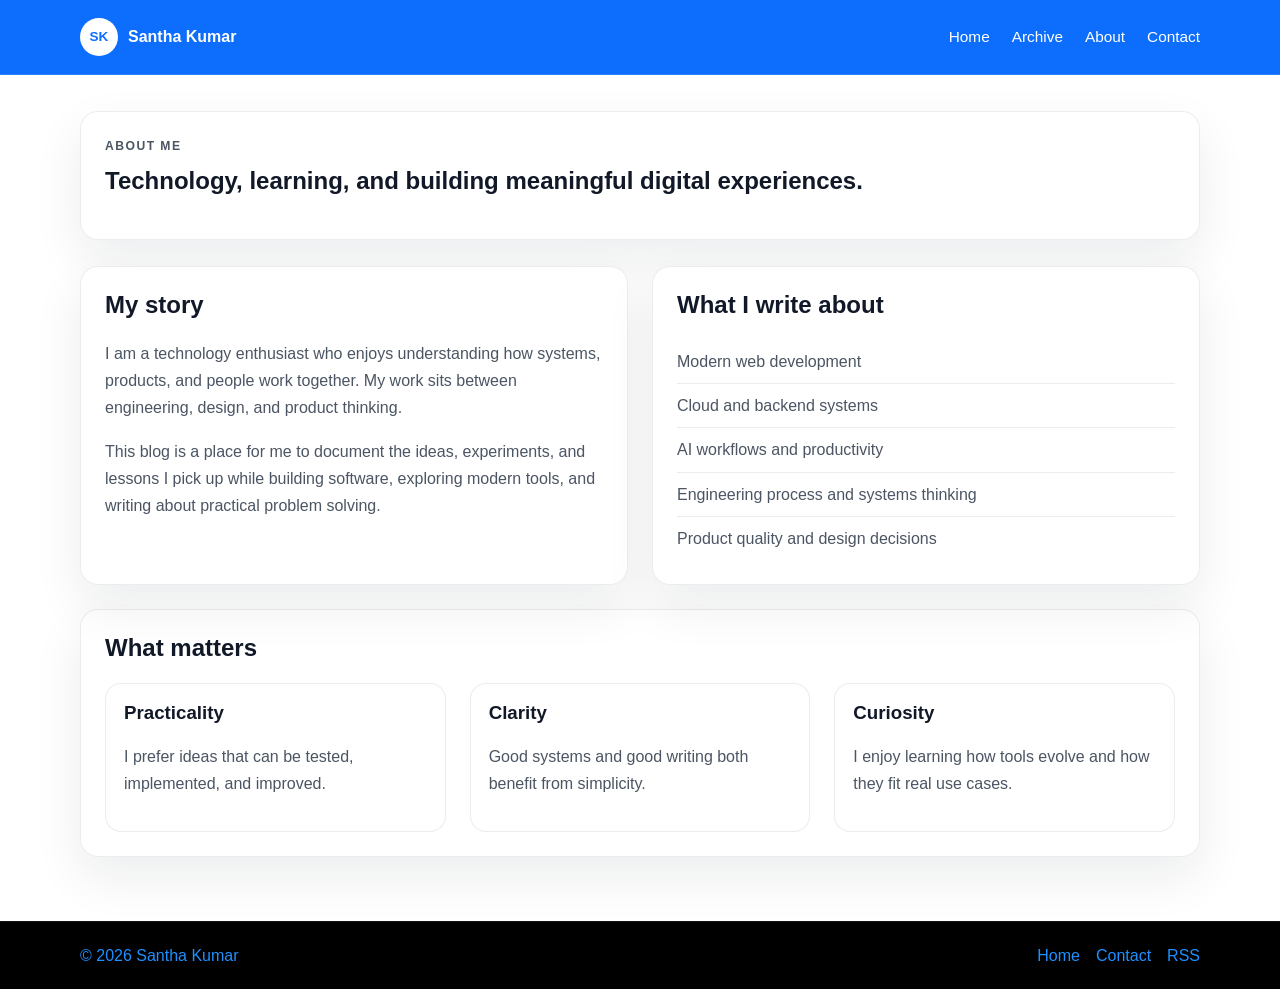
==== about.html @ e0493ade "Initial commit added files" ====
<!DOCTYPE html>
<html lang="en">
  <head>
    <meta charset="UTF-8" />
    <meta name="viewport" content="width=device-width, initial-scale=1.0" />
    <meta name="description" content="About Santha Kumar and the purpose of this technology blog." />
    <link rel="alternate" type="application/rss+xml" title="Santha Kumar Blog" href="rss.xml" />
    <link rel="stylesheet" href="styles.css" />
    <script defer src="script.js"></script>
    <title>About | Santha Kumar</title>
  </head>
  <body>
    <header class="site-header">
      <div class="container nav-wrap">
        <a href="index.html" class="brand" aria-label="Santha Kumar home">
          <span class="brand-mark">SK</span>
          <span>Santha Kumar</span>
        </a>

        <button class="nav-toggle" aria-label="Toggle navigation" aria-expanded="false">
          <span></span>
          <span></span>
          <span></span>
        </button>

        <nav class="main-nav" aria-label="Main navigation">
          <a href="index.html">Home</a>
          <a href="archive.html">Archive</a>
          <a class="active" href="about.html">About</a>
          <a href="contact.html">Contact</a>
        </nav>
      </div>
    </header>

    <main class="page-main container">
      <section class="page-hero card">
        <p class="eyebrow">About me</p>
        <h1>Technology, learning, and building meaningful digital experiences.</h1>
      </section>

      <section class="story-grid">
        <div class="card">
          <h2>My story</h2>
          <p>
            I am a technology enthusiast who enjoys understanding how systems,
            products, and people work together. My work sits between engineering,
            design, and product thinking.
          </p>
          <p>
            This blog is a place for me to document the ideas, experiments, and
            lessons I pick up while building software, exploring modern tools,
            and writing about practical problem solving.
          </p>
        </div>

        <div class="card">
          <h2>What I write about</h2>
          <ul class="check-list">
            <li>Modern web development</li>
            <li>Cloud and backend systems</li>
            <li>AI workflows and productivity</li>
            <li>Engineering process and systems thinking</li>
            <li>Product quality and design decisions</li>
          </ul>
        </div>
      </section>

      <section class="card values-panel">
        <h2>What matters</h2>
        <div class="values-grid">
          <article>
            <h3>Practicality</h3>
            <p>I prefer ideas that can be tested, implemented, and improved.</p>
          </article>
          <article>
            <h3>Clarity</h3>
            <p>Good systems and good writing both benefit from simplicity.</p>
          </article>
          <article>
            <h3>Curiosity</h3>
            <p>I enjoy learning how tools evolve and how they fit real use cases.</p>
          </article>
        </div>
      </section>
    </main>

    <footer class="site-footer">
      <div class="container footer-wrap">
        <p>© <span id="year"></span> Santha Kumar</p>
        <div class="footer-links">
          <a href="index.html">Home</a>
          <a href="contact.html">Contact</a>
          <a href="rss.xml">RSS</a>
        </div>
      </div>
    </footer>
  </body>
</html>
---- styles.css ----
:root {
  --bg: #ffffff;
  --bg-soft: #f7f9fc;
  --panel: #ffffff;
  --panel-alt: #f3f6fb;
  --text: #111827;
  --muted: #4b5563;
  --accent: #0f172a;
  --accent-strong: #1f2937;
  --border: rgba(15, 23, 42, 0.08);
  --shadow: rgba(15, 23, 42, 0.08);
  --radius: 18px;
}

* {
  box-sizing: border-box;
}

html {
  scroll-behavior: smooth;
}

body {
  margin: 0;
  font-family: Arial, Helvetica, sans-serif;
  background: #ffffff;
  color: var(--text);
  line-height: 1.7;
}

a {
  color: var(--accent);
  text-decoration: none;
}

a:hover {
  text-decoration: underline;
}

img {
  max-width: 100%;
  display: block;
}

.container {
  width: min(1120px, calc(100% - 32px));
  margin: 0 auto;
}

.site-header {
  position: sticky;
  top: 0;
  z-index: 50;
  backdrop-filter: blur(18px);
  background: #0d6efd;
  border-bottom: 1px solid rgba(255, 255, 255, 0.12);
}

.nav-wrap {
  display: flex;
  align-items: center;
  justify-content: space-between;
  min-height: 74px;
}

.brand {
  display: inline-flex;
  align-items: center;
  gap: 10px;
  font-weight: 700;
  color: #ffffff;
  text-decoration: none;
}

.brand-mark {
  display: inline-grid;
  place-items: center;
  width: 38px;
  height: 38px;
  border-radius: 50%;
  background: #ffffff;
  color: #0d6efd;
  font-size: 0.85rem;
  font-weight: 800;
}

.main-nav {
  display: flex;
  align-items: center;
  gap: 22px;
}

.main-nav a {
  color: #ffffff;
  font-size: 0.96rem;
  text-decoration: none;
  transition: color 0.2s ease;
}

.main-nav a.active,
.main-nav a:hover {
  color: #ffffff;
}

.nav-toggle {
  display: none;
  background: transparent;
  border: 0;
  width: 44px;
  height: 44px;
  cursor: pointer;
}

.nav-toggle span {
  display: block;
  width: 22px;
  height: 2px;
  margin: 5px auto;
  background: #ffffff;
  border-radius: 2px;
}

.hero {
  padding: 72px 0 40px;
}

.hero-grid {
  display: grid;
  grid-template-columns: 1.6fr 0.95fr;
  gap: 30px;
  align-items: center;
}

.eyebrow {
  margin: 0 0 10px;
  text-transform: uppercase;
  letter-spacing: 0.12em;
  font-size: 0.76rem;
  color: var(--accent);
  font-weight: 700;
}

h1,
h2,
h3 {
  margin-top: 0;
  line-height: 1.2;
}

.hero-copy h1 {
  font-size: clamp(2.5rem, 5vw, 4.4rem);
  margin-bottom: 18px;
}

.hero-copy p {
  color: var(--muted);
  font-size: 1.05rem;
  max-width: 62ch;
}

.hero-actions {
  display: flex;
  flex-wrap: wrap;
  gap: 14px;
  margin-top: 28px;
}

.button {
  display: inline-flex;
  align-items: center;
  justify-content: center;
  border-radius: 999px;
  padding: 0.9rem 1.3rem;
  font-weight: 700;
  text-decoration: none;
  transition: transform 0.2s ease, opacity 0.2s ease;
}

.button:hover {
  text-decoration: none;
  transform: translateY(-1px);
}

.button.primary {
  background: linear-gradient(135deg, var(--accent), #60a5fa);
  color: #09111d;
}

.button.ghost {
  border: 1px solid var(--border);
  color: var(--text);
  background: rgba(255, 255, 255, 0.02);
}

.button.small {
  padding: 0.7rem 1rem;
  font-size: 0.88rem;
}

.panel-card,
.card {
  background: rgba(255, 255, 255, 0.98);
  border: 1px solid var(--border);
  border-radius: var(--radius);
  box-shadow: 0 20px 50px var(--shadow);
}

.hero-panel {
  display: flex;
  justify-content: center;
}

.panel-card {
  padding: 28px 24px;
  width: 100%;
}

.card-label {
  margin: 0 0 10px;
  color: var(--accent);
  font-size: 0.8rem;
  text-transform: uppercase;
  letter-spacing: 0.12em;
  font-weight: 700;
}

.panel-card h2 {
  margin-bottom: 16px;
  font-size: clamp(1.5rem, 2vw, 2rem);
}

.panel-card ul,
.topic-list,
.contact-list,
.check-list,
.archive-list {
  margin: 0;
  padding-left: 18px;
  color: var(--muted);
}

.content {
  padding: 30px 0 60px;
}

.posts-layout {
  display: grid;
  grid-template-columns: minmax(0, 2fr) minmax(260px, 0.8fr);
  gap: 28px;
  align-items: start;
}

.featured-post,
.post-card,
.sidebar-card,
.page-hero,
.archive-list,
.contact-grid .card,
.story-grid .card,
.values-panel {
  padding: 24px;
}

.featured-post {
  margin-bottom: 24px;
}

.meta {
  color: var(--muted);
  font-size: 0.8rem;
  letter-spacing: 0.04em;
  text-transform: uppercase;
  margin-bottom: 12px;
}

.featured-post h2,
.post-card h3 {
  margin-bottom: 10px;
}

.post-card {
  margin-bottom: 18px;
}

.post-card p,
.featured-post p,
.card p,
.archive-year li,
.page-hero p {
  color: var(--muted);
}

.tags {
  display: flex;
  flex-wrap: wrap;
  gap: 10px;
  margin-top: 18px;
}

.tags span {
  display: inline-flex;
  align-items: center;
  padding: 0.45rem 0.8rem;
  border-radius: 999px;
  background: rgba(110, 231, 183, 0.12);
  border: 1px solid rgba(110, 231, 183, 0.22);
  color: var(--accent);
  font-size: 0.75rem;
  font-weight: 700;
}

.sidebar {
  display: grid;
  gap: 20px;
}

.sidebar-card h3 {
  margin-bottom: 10px;
}

.topic-list,
.archive-list,
.contact-list,
.check-list {
  list-style: none;
  padding-left: 0;
}

.topic-list li,
.archive-list li,
.contact-list li,
.check-list li {
  padding: 8px 0;
  border-bottom: 1px solid var(--border);
}

.topic-list li:last-child,
.archive-list li:last-child,
.contact-list li:last-child,
.check-list li:last-child {
  border-bottom: none;
}

.archive-list li {
  display: flex;
  justify-content: space-between;
  gap: 12px;
}

.archive-year h2 {
  margin-bottom: 8px;
}

.page-main {
  padding: 36px 0 64px;
}

.page-hero {
  margin-bottom: 26px;
}

.story-grid,
.contact-grid,
.values-grid {
  display: grid;
  gap: 24px;
}

.story-grid {
  grid-template-columns: repeat(2, minmax(0, 1fr));
  margin-bottom: 24px;
}

.contact-grid {
  grid-template-columns: 1.5fr 0.9fr;
}

.contact-form {
  display: grid;
  gap: 16px;
}

.contact-form label {
  display: grid;
  gap: 8px;
  color: var(--text);
  font-weight: 600;
}

.contact-form input,
.contact-form textarea {
  width: 100%;
  background: rgba(255, 255, 255, 0.02);
  border: 1px solid var(--border);
  border-radius: 12px;
  color: var(--text);
  padding: 0.95rem 1rem;
  font: inherit;
  resize: vertical;
}

.info-card p {
  color: var(--muted);
}

.values-panel {
  margin-top: 20px;
}

.values-grid {
  grid-template-columns: repeat(3, minmax(0, 1fr));
  margin-top: 18px;
}

.values-grid article {
  padding: 18px;
  border: 1px solid var(--border);
  border-radius: 16px;
  background: rgba(255, 255, 255, 0.02);
}

.post-layout {
  display: grid;
  grid-template-columns: minmax(0, 2fr) minmax(260px, 0.8fr);
  gap: 24px;
  align-items: start;
}

.post-content {
  padding: 28px;
}

.post-content h1 {
  font-size: clamp(2rem, 4vw, 3rem);
  margin-bottom: 16px;
}

.post-content h2 {
  margin-top: 32px;
  margin-bottom: 12px;
}

.post-content blockquote {
  margin: 24px 0;
  padding: 16px 20px;
  border-left: 4px solid var(--accent);
  background: rgba(110, 231, 183, 0.08);
  color: var(--text);
  border-radius: 10px;
  font-style: italic;
}

.post-sidebar {
  position: sticky;
  top: 90px;
}

.site-footer {
  border-top: 1px solid rgba(255, 255, 255, 0.08);
  background: #000000;
}

.footer-wrap {
  display: flex;
  justify-content: space-between;
  align-items: center;
  padding: 20px 0;
  gap: 20px;
}

.footer-wrap p {
  margin: 0;
  color: #1e90ff;
}

.footer-links {
  display: flex;
  flex-wrap: wrap;
  gap: 16px;
}

.footer-links a {
  color: #1e90ff;
}

.article-meta {
  display: flex;
  flex-wrap: wrap;
  gap: 12px 18px;
  margin: 18px 0 20px;
  padding: 16px 18px;
  background: rgba(15, 23, 42, 0.03);
  border: 1px solid var(--border);
  border-radius: 12px;
}

.article-meta span {
  font-size: 0.9rem;
  color: var(--muted);
  line-height: 1.6;
}

@media (max-width: 820px) {
  .hero-grid,
  .posts-layout,
  .contact-grid,
  .story-grid,
  .post-layout,
  .values-grid {
    grid-template-columns: 1fr;
  }

  .main-nav {
    position: absolute;
    top: 74px;
    left: 16px;
    right: 16px;
    display: none;
    flex-direction: column;
    align-items: flex-start;
    background: #0d6efd;
    padding: 18px;
    border: 1px solid rgba(255, 255, 255, 0.14);
    border-radius: 14px;
  }

  .main-nav a {
    color: #ffffff;
  }

  .main-nav.is-open {
    display: flex;
  }

  .nav-toggle {
    display: block;
  }

  .archive-list li {
    flex-direction: column;
    align-items: flex-start;
  }
}

@media (max-width: 560px) {
  .hero {
    padding-top: 48px;
  }

  .button {
    width: 100%;
  }

  .hero-actions {
    flex-direction: column;
  }

  .footer-wrap {
    flex-direction: column;
    align-items: flex-start;
  }

  .article-meta {
    flex-direction: column;
    gap: 10px;
  }
}
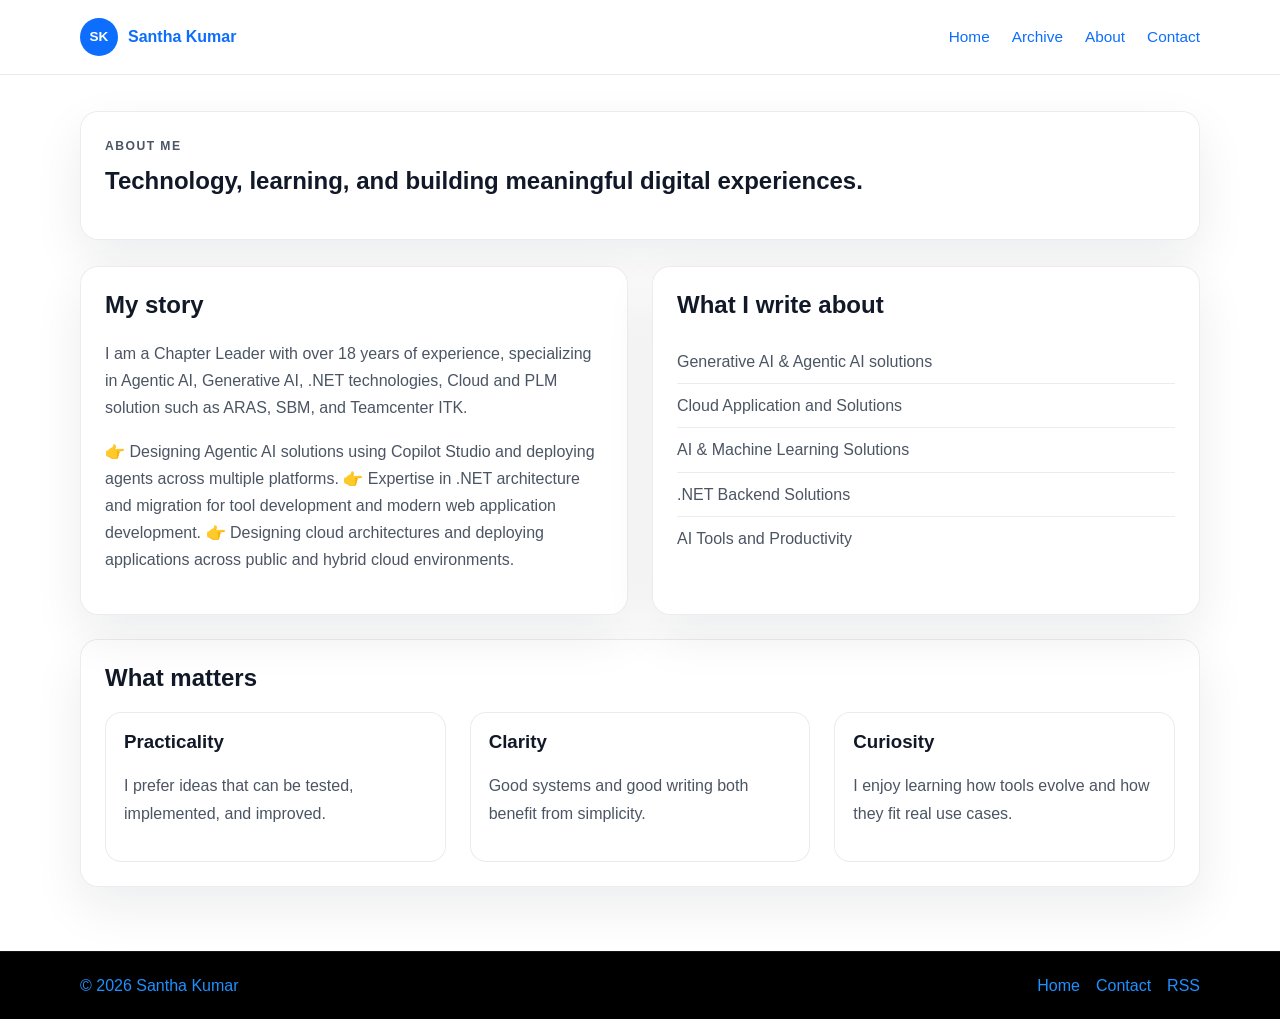
==== commit 530e92b9: "Revise about.html with new personal details Updated personal information and areas of expertise in t" ====
--- a/about.html
+++ b/about.html
@@ -42,25 +42,23 @@
         <div class="card">
           <h2>My story</h2>
           <p>
-            I am a technology enthusiast who enjoys understanding how systems,
-            products, and people work together. My work sits between engineering,
-            design, and product thinking.
+           I am a Chapter Leader with over 18 years of experience, specializing in Agentic AI, Generative AI, .NET technologies, Cloud and PLM solution such as ARAS, SBM, and Teamcenter ITK.
           </p>
           <p>
-            This blog is a place for me to document the ideas, experiments, and
-            lessons I pick up while building software, exploring modern tools,
-            and writing about practical problem solving.
+            👉 Designing Agentic AI solutions using Copilot Studio and deploying agents across multiple platforms.
+            👉 Expertise in .NET architecture and migration for tool development and modern web application development.
+            👉 Designing cloud architectures and deploying applications across public and hybrid cloud environments.
           </p>
         </div>
 
         <div class="card">
           <h2>What I write about</h2>
           <ul class="check-list">
-            <li>Modern web development</li>
-            <li>Cloud and backend systems</li>
-            <li>AI workflows and productivity</li>
-            <li>Engineering process and systems thinking</li>
-            <li>Product quality and design decisions</li>
+            <li>Generative AI & Agentic AI solutions</li>
+            <li>Cloud Application and Solutions</li>
+            <li>AI & Machine Learning Solutions</li>
+            <li>.NET Backend Solutions</li>
+            <li>AI Tools and Productivity</li>
           </ul>
         </div>
       </section>
--- a/styles.css
+++ b/styles.css
@@ -1,567 +1,572 @@
-:root {
-  --bg: #ffffff;
-  --bg-soft: #f7f9fc;
-  --panel: #ffffff;
-  --panel-alt: #f3f6fb;
-  --text: #111827;
-  --muted: #4b5563;
-  --accent: #0f172a;
-  --accent-strong: #1f2937;
-  --border: rgba(15, 23, 42, 0.08);
-  --shadow: rgba(15, 23, 42, 0.08);
-  --radius: 18px;
-}
-
-* {
-  box-sizing: border-box;
-}
-
-html {
-  scroll-behavior: smooth;
-}
-
-body {
-  margin: 0;
-  font-family: Arial, Helvetica, sans-serif;
-  background: #ffffff;
-  color: var(--text);
-  line-height: 1.7;
-}
-
-a {
-  color: var(--accent);
-  text-decoration: none;
-}
-
-a:hover {
-  text-decoration: underline;
-}
-
-img {
-  max-width: 100%;
-  display: block;
-}
-
-.container {
-  width: min(1120px, calc(100% - 32px));
-  margin: 0 auto;
-}
-
-.site-header {
-  position: sticky;
-  top: 0;
-  z-index: 50;
-  backdrop-filter: blur(18px);
-  background: #0d6efd;
-  border-bottom: 1px solid rgba(255, 255, 255, 0.12);
-}
-
-.nav-wrap {
-  display: flex;
-  align-items: center;
-  justify-content: space-between;
-  min-height: 74px;
-}
-
-.brand {
-  display: inline-flex;
-  align-items: center;
-  gap: 10px;
-  font-weight: 700;
-  color: #ffffff;
-  text-decoration: none;
-}
-
-.brand-mark {
-  display: inline-grid;
-  place-items: center;
-  width: 38px;
-  height: 38px;
-  border-radius: 50%;
-  background: #ffffff;
-  color: #0d6efd;
-  font-size: 0.85rem;
-  font-weight: 800;
-}
-
-.main-nav {
-  display: flex;
-  align-items: center;
-  gap: 22px;
-}
-
-.main-nav a {
-  color: #ffffff;
-  font-size: 0.96rem;
-  text-decoration: none;
-  transition: color 0.2s ease;
-}
-
-.main-nav a.active,
-.main-nav a:hover {
-  color: #ffffff;
-}
-
-.nav-toggle {
-  display: none;
-  background: transparent;
-  border: 0;
-  width: 44px;
-  height: 44px;
-  cursor: pointer;
-}
-
-.nav-toggle span {
-  display: block;
-  width: 22px;
-  height: 2px;
-  margin: 5px auto;
-  background: #ffffff;
-  border-radius: 2px;
-}
-
-.hero {
-  padding: 72px 0 40px;
-}
-
-.hero-grid {
-  display: grid;
-  grid-template-columns: 1.6fr 0.95fr;
-  gap: 30px;
-  align-items: center;
-}
-
-.eyebrow {
-  margin: 0 0 10px;
-  text-transform: uppercase;
-  letter-spacing: 0.12em;
-  font-size: 0.76rem;
-  color: var(--accent);
-  font-weight: 700;
-}
-
-h1,
-h2,
-h3 {
-  margin-top: 0;
-  line-height: 1.2;
-}
-
-.hero-copy h1 {
-  font-size: clamp(2.5rem, 5vw, 4.4rem);
-  margin-bottom: 18px;
-}
-
-.hero-copy p {
-  color: var(--muted);
-  font-size: 1.05rem;
-  max-width: 62ch;
-}
-
-.hero-actions {
-  display: flex;
-  flex-wrap: wrap;
-  gap: 14px;
-  margin-top: 28px;
-}
-
-.button {
-  display: inline-flex;
-  align-items: center;
-  justify-content: center;
-  border-radius: 999px;
-  padding: 0.9rem 1.3rem;
-  font-weight: 700;
-  text-decoration: none;
-  transition: transform 0.2s ease, opacity 0.2s ease;
-}
-
-.button:hover {
-  text-decoration: none;
-  transform: translateY(-1px);
-}
-
-.button.primary {
-  background: linear-gradient(135deg, var(--accent), #60a5fa);
-  color: #09111d;
-}
-
-.button.ghost {
-  border: 1px solid var(--border);
-  color: var(--text);
-  background: rgba(255, 255, 255, 0.02);
-}
-
-.button.small {
-  padding: 0.7rem 1rem;
-  font-size: 0.88rem;
-}
-
-.panel-card,
-.card {
-  background: rgba(255, 255, 255, 0.98);
-  border: 1px solid var(--border);
-  border-radius: var(--radius);
-  box-shadow: 0 20px 50px var(--shadow);
-}
-
-.hero-panel {
-  display: flex;
-  justify-content: center;
-}
-
-.panel-card {
-  padding: 28px 24px;
-  width: 100%;
-}
-
-.card-label {
-  margin: 0 0 10px;
-  color: var(--accent);
-  font-size: 0.8rem;
-  text-transform: uppercase;
-  letter-spacing: 0.12em;
-  font-weight: 700;
-}
-
-.panel-card h2 {
-  margin-bottom: 16px;
-  font-size: clamp(1.5rem, 2vw, 2rem);
-}
-
-.panel-card ul,
-.topic-list,
-.contact-list,
-.check-list,
-.archive-list {
-  margin: 0;
-  padding-left: 18px;
-  color: var(--muted);
-}
-
-.content {
-  padding: 30px 0 60px;
-}
-
-.posts-layout {
-  display: grid;
-  grid-template-columns: minmax(0, 2fr) minmax(260px, 0.8fr);
-  gap: 28px;
-  align-items: start;
-}
-
-.featured-post,
-.post-card,
-.sidebar-card,
-.page-hero,
-.archive-list,
-.contact-grid .card,
-.story-grid .card,
-.values-panel {
-  padding: 24px;
-}
-
-.featured-post {
-  margin-bottom: 24px;
-}
-
-.meta {
-  color: var(--muted);
-  font-size: 0.8rem;
-  letter-spacing: 0.04em;
-  text-transform: uppercase;
-  margin-bottom: 12px;
-}
-
-.featured-post h2,
-.post-card h3 {
-  margin-bottom: 10px;
-}
-
-.post-card {
-  margin-bottom: 18px;
-}
-
-.post-card p,
-.featured-post p,
-.card p,
-.archive-year li,
-.page-hero p {
-  color: var(--muted);
-}
-
-.tags {
-  display: flex;
-  flex-wrap: wrap;
-  gap: 10px;
-  margin-top: 18px;
-}
-
-.tags span {
-  display: inline-flex;
-  align-items: center;
-  padding: 0.45rem 0.8rem;
-  border-radius: 999px;
-  background: rgba(110, 231, 183, 0.12);
-  border: 1px solid rgba(110, 231, 183, 0.22);
-  color: var(--accent);
-  font-size: 0.75rem;
-  font-weight: 700;
-}
-
-.sidebar {
-  display: grid;
-  gap: 20px;
-}
-
-.sidebar-card h3 {
-  margin-bottom: 10px;
-}
-
-.topic-list,
-.archive-list,
-.contact-list,
-.check-list {
-  list-style: none;
-  padding-left: 0;
-}
-
-.topic-list li,
-.archive-list li,
-.contact-list li,
-.check-list li {
-  padding: 8px 0;
-  border-bottom: 1px solid var(--border);
-}
-
-.topic-list li:last-child,
-.archive-list li:last-child,
-.contact-list li:last-child,
-.check-list li:last-child {
-  border-bottom: none;
-}
-
-.archive-list li {
-  display: flex;
-  justify-content: space-between;
-  gap: 12px;
-}
-
-.archive-year h2 {
-  margin-bottom: 8px;
-}
-
-.page-main {
-  padding: 36px 0 64px;
-}
-
-.page-hero {
-  margin-bottom: 26px;
-}
-
-.story-grid,
-.contact-grid,
-.values-grid {
-  display: grid;
-  gap: 24px;
-}
-
-.story-grid {
-  grid-template-columns: repeat(2, minmax(0, 1fr));
-  margin-bottom: 24px;
-}
-
-.contact-grid {
-  grid-template-columns: 1.5fr 0.9fr;
-}
-
-.contact-form {
-  display: grid;
-  gap: 16px;
-}
-
-.contact-form label {
-  display: grid;
-  gap: 8px;
-  color: var(--text);
-  font-weight: 600;
-}
-
-.contact-form input,
-.contact-form textarea {
-  width: 100%;
-  background: rgba(255, 255, 255, 0.02);
-  border: 1px solid var(--border);
-  border-radius: 12px;
-  color: var(--text);
-  padding: 0.95rem 1rem;
-  font: inherit;
-  resize: vertical;
-}
-
-.info-card p {
-  color: var(--muted);
-}
-
-.values-panel {
-  margin-top: 20px;
-}
-
-.values-grid {
-  grid-template-columns: repeat(3, minmax(0, 1fr));
-  margin-top: 18px;
-}
-
-.values-grid article {
-  padding: 18px;
-  border: 1px solid var(--border);
-  border-radius: 16px;
-  background: rgba(255, 255, 255, 0.02);
-}
-
-.post-layout {
-  display: grid;
-  grid-template-columns: minmax(0, 2fr) minmax(260px, 0.8fr);
-  gap: 24px;
-  align-items: start;
-}
-
-.post-content {
-  padding: 28px;
-}
-
-.post-content h1 {
-  font-size: clamp(2rem, 4vw, 3rem);
-  margin-bottom: 16px;
-}
-
-.post-content h2 {
-  margin-top: 32px;
-  margin-bottom: 12px;
-}
-
-.post-content blockquote {
-  margin: 24px 0;
-  padding: 16px 20px;
-  border-left: 4px solid var(--accent);
-  background: rgba(110, 231, 183, 0.08);
-  color: var(--text);
-  border-radius: 10px;
-  font-style: italic;
-}
-
-.post-sidebar {
-  position: sticky;
-  top: 90px;
-}
-
-.site-footer {
-  border-top: 1px solid rgba(255, 255, 255, 0.08);
-  background: #000000;
-}
-
-.footer-wrap {
-  display: flex;
-  justify-content: space-between;
-  align-items: center;
-  padding: 20px 0;
-  gap: 20px;
-}
-
-.footer-wrap p {
-  margin: 0;
-  color: #1e90ff;
-}
-
-.footer-links {
-  display: flex;
-  flex-wrap: wrap;
-  gap: 16px;
-}
-
-.footer-links a {
-  color: #1e90ff;
-}
-
-.article-meta {
-  display: flex;
-  flex-wrap: wrap;
-  gap: 12px 18px;
-  margin: 18px 0 20px;
-  padding: 16px 18px;
-  background: rgba(15, 23, 42, 0.03);
-  border: 1px solid var(--border);
-  border-radius: 12px;
-}
-
-.article-meta span {
-  font-size: 0.9rem;
-  color: var(--muted);
-  line-height: 1.6;
-}
-
-@media (max-width: 820px) {
-  .hero-grid,
-  .posts-layout,
-  .contact-grid,
-  .story-grid,
-  .post-layout,
-  .values-grid {
-    grid-template-columns: 1fr;
-  }
-
-  .main-nav {
-    position: absolute;
-    top: 74px;
-    left: 16px;
-    right: 16px;
-    display: none;
-    flex-direction: column;
-    align-items: flex-start;
-    background: #0d6efd;
-    padding: 18px;
-    border: 1px solid rgba(255, 255, 255, 0.14);
-    border-radius: 14px;
-  }
-
-  .main-nav a {
-    color: #ffffff;
-  }
-
-  .main-nav.is-open {
-    display: flex;
-  }
-
-  .nav-toggle {
-    display: block;
-  }
-
-  .archive-list li {
-    flex-direction: column;
-    align-items: flex-start;
-  }
-}
-
-@media (max-width: 560px) {
-  .hero {
-    padding-top: 48px;
-  }
-
-  .button {
-    width: 100%;
-  }
-
-  .hero-actions {
-    flex-direction: column;
-  }
-
-  .footer-wrap {
-    flex-direction: column;
-    align-items: flex-start;
-  }
-
-  .article-meta {
-    flex-direction: column;
-    gap: 10px;
-  }
-}
+:root {
+  --bg: #ffffff;
+  --bg-soft: #f7f9fc;
+  --panel: #ffffff;
+  --panel-alt: #f3f6fb;
+  --text: #111827;
+  --muted: #4b5563;
+  --accent: #0f172a;
+  --accent-strong: #1f2937;
+  --border: rgba(15, 23, 42, 0.08);
+  --shadow: rgba(15, 23, 42, 0.08);
+  --radius: 18px;
+}
+
+* {
+  box-sizing: border-box;
+}
+
+html {
+  scroll-behavior: smooth;
+}
+
+body {
+  margin: 0;
+  font-family: Arial, Helvetica, sans-serif;
+  background: #ffffff;
+  color: var(--text);
+  line-height: 1.7;
+}
+
+a {
+  color: #0d6efd;
+  text-decoration: none;
+}
+
+a:hover {
+  text-decoration: underline;
+}
+
+img {
+  max-width: 100%;
+  display: block;
+}
+
+.container {
+  width: min(1120px, calc(100% - 32px));
+  margin: 0 auto;
+}
+
+.site-header {
+  position: sticky;
+  top: 0;
+  z-index: 50;
+  backdrop-filter: blur(18px);
+  background: #ffffff;
+  border-bottom: 1px solid var(--border);
+}
+
+.nav-wrap {
+  display: flex;
+  align-items: center;
+  justify-content: space-between;
+  min-height: 74px;
+}
+
+.brand {
+  display: inline-flex;
+  align-items: center;
+  gap: 10px;
+  font-weight: 700;
+  color: #0d6efd;
+  text-decoration: none;
+}
+
+.brand-mark {
+  display: inline-grid;
+  place-items: center;
+  width: 38px;
+  height: 38px;
+  border-radius: 50%;
+  background: #0d6efd;
+  color: #ffffff;
+  font-size: 0.85rem;
+  font-weight: 800;
+}
+
+.main-nav {
+  display: flex;
+  align-items: center;
+  gap: 22px;
+}
+
+.main-nav a {
+  color: #0d6efd;
+  font-size: 0.96rem;
+  text-decoration: none;
+  transition: color 0.2s ease;
+}
+
+.main-nav a.active,
+.main-nav a:hover {
+  color: #0d6efd;
+}
+
+.nav-toggle {
+  display: none;
+  background: #198754;
+  color: #ffffff;
+  border: 0;
+  border-radius: 8px;
+  width: 44px;
+  height: 44px;
+  cursor: pointer;
+}
+
+.nav-toggle span {
+  display: block;
+  width: 22px;
+  height: 2px;
+  margin: 5px auto;
+  background: #ffffff;
+  border-radius: 2px;
+}
+
+.hero {
+  padding: 72px 0 40px;
+}
+
+.hero-grid {
+  display: grid;
+  grid-template-columns: 1.6fr 0.95fr;
+  gap: 30px;
+  align-items: center;
+}
+
+.eyebrow {
+  margin: 0 0 10px;
+  text-transform: uppercase;
+  letter-spacing: 0.12em;
+  font-size: 0.76rem;
+  color: var(--accent);
+  font-weight: 700;
+}
+
+h1,
+h2,
+h3 {
+  margin-top: 0;
+  line-height: 1.2;
+}
+
+.hero-copy h1 {
+  font-size: clamp(2.5rem, 5vw, 4.4rem);
+  margin-bottom: 18px;
+}
+
+.hero-copy p {
+  color: var(--muted);
+  font-size: 1.05rem;
+  max-width: 62ch;
+}
+
+.hero-actions {
+  display: flex;
+  flex-wrap: wrap;
+  gap: 14px;
+  margin-top: 28px;
+}
+
+.button {
+  display: inline-flex;
+  align-items: center;
+  justify-content: center;
+  border-radius: 999px;
+  padding: 0.9rem 1.3rem;
+  font-weight: 700;
+  text-decoration: none;
+  transition: transform 0.2s ease, opacity 0.2s ease;
+  background: #198754;
+  color: #ffffff;
+}
+
+.button:hover {
+  color: #ffffff;
+  text-decoration: none;
+  transform: translateY(-1px);
+}
+
+.button.primary {
+  background: #198754;
+  color: #ffffff;
+}
+
+.button.ghost {
+  border: 1px solid #198754;
+  color: #ffffff;
+  background: #198754;
+}
+
+.button.small {
+  padding: 0.7rem 1rem;
+  font-size: 0.88rem;
+}
+
+.panel-card,
+.card {
+  background: rgba(255, 255, 255, 0.98);
+  border: 1px solid var(--border);
+  border-radius: var(--radius);
+  box-shadow: 0 20px 50px var(--shadow);
+}
+
+.hero-panel {
+  display: flex;
+  justify-content: center;
+}
+
+.panel-card {
+  padding: 28px 24px;
+  width: 100%;
+}
+
+.card-label {
+  margin: 0 0 10px;
+  color: var(--accent);
+  font-size: 0.8rem;
+  text-transform: uppercase;
+  letter-spacing: 0.12em;
+  font-weight: 700;
+}
+
+.panel-card h2 {
+  margin-bottom: 16px;
+  font-size: clamp(1.5rem, 2vw, 2rem);
+}
+
+.panel-card ul,
+.topic-list,
+.contact-list,
+.check-list,
+.archive-list {
+  margin: 0;
+  padding-left: 18px;
+  color: var(--muted);
+}
+
+.content {
+  padding: 30px 0 60px;
+}
+
+.posts-layout {
+  display: grid;
+  grid-template-columns: minmax(0, 2fr) minmax(260px, 0.8fr);
+  gap: 28px;
+  align-items: start;
+}
+
+.featured-post,
+.post-card,
+.sidebar-card,
+.page-hero,
+.archive-list,
+.contact-grid .card,
+.story-grid .card,
+.values-panel {
+  padding: 24px;
+}
+
+.featured-post {
+  margin-bottom: 24px;
+}
+
+.meta {
+  color: var(--muted);
+  font-size: 0.8rem;
+  letter-spacing: 0.04em;
+  text-transform: uppercase;
+  margin-bottom: 12px;
+}
+
+.featured-post h2,
+.post-card h3 {
+  margin-bottom: 10px;
+}
+
+.post-card {
+  margin-bottom: 18px;
+}
+
+.post-card p,
+.featured-post p,
+.card p,
+.archive-year li,
+.page-hero p {
+  color: var(--muted);
+}
+
+.tags {
+  display: flex;
+  flex-wrap: wrap;
+  gap: 10px;
+  margin-top: 18px;
+}
+
+.tags span {
+  display: inline-flex;
+  align-items: center;
+  padding: 0.45rem 0.8rem;
+  border-radius: 999px;
+  background: rgba(110, 231, 183, 0.12);
+  border: 1px solid rgba(110, 231, 183, 0.22);
+  color: var(--accent);
+  font-size: 0.75rem;
+  font-weight: 700;
+}
+
+.sidebar {
+  display: grid;
+  gap: 20px;
+}
+
+.sidebar-card h3 {
+  margin-bottom: 10px;
+}
+
+.topic-list,
+.archive-list,
+.contact-list,
+.check-list {
+  list-style: none;
+  padding-left: 0;
+}
+
+.topic-list li,
+.archive-list li,
+.contact-list li,
+.check-list li {
+  padding: 8px 0;
+  border-bottom: 1px solid var(--border);
+}
+
+.topic-list li:last-child,
+.archive-list li:last-child,
+.contact-list li:last-child,
+.check-list li:last-child {
+  border-bottom: none;
+}
+
+.archive-list li {
+  display: flex;
+  justify-content: space-between;
+  gap: 12px;
+}
+
+.archive-year h2 {
+  margin-bottom: 8px;
+}
+
+.page-main {
+  padding: 36px 0 64px;
+}
+
+.page-hero {
+  margin-bottom: 26px;
+}
+
+.story-grid,
+.contact-grid,
+.values-grid {
+  display: grid;
+  gap: 24px;
+}
+
+.story-grid {
+  grid-template-columns: repeat(2, minmax(0, 1fr));
+  margin-bottom: 24px;
+}
+
+.contact-grid {
+  grid-template-columns: 1.5fr 0.9fr;
+}
+
+.contact-form {
+  display: grid;
+  gap: 16px;
+}
+
+.contact-form label {
+  display: grid;
+  gap: 8px;
+  color: var(--text);
+  font-weight: 600;
+}
+
+.contact-form input,
+.contact-form textarea {
+  width: 100%;
+  background: rgba(255, 255, 255, 0.02);
+  border: 1px solid var(--border);
+  border-radius: 12px;
+  color: var(--text);
+  padding: 0.95rem 1rem;
+  font: inherit;
+  resize: vertical;
+}
+
+.info-card p {
+  color: var(--muted);
+}
+
+.values-panel {
+  margin-top: 20px;
+}
+
+.values-grid {
+  grid-template-columns: repeat(3, minmax(0, 1fr));
+  margin-top: 18px;
+}
+
+.values-grid article {
+  padding: 18px;
+  border: 1px solid var(--border);
+  border-radius: 16px;
+  background: rgba(255, 255, 255, 0.02);
+}
+
+.post-layout {
+  display: grid;
+  grid-template-columns: minmax(0, 2fr) minmax(260px, 0.8fr);
+  gap: 24px;
+  align-items: start;
+}
+
+.post-content {
+  padding: 28px;
+}
+
+.post-content h1 {
+  font-size: clamp(2rem, 4vw, 3rem);
+  margin-bottom: 16px;
+}
+
+.post-content h2 {
+  margin-top: 32px;
+  margin-bottom: 12px;
+}
+
+.post-content blockquote {
+  margin: 24px 0;
+  padding: 16px 20px;
+  border-left: 4px solid var(--accent);
+  background: rgba(110, 231, 183, 0.08);
+  color: var(--text);
+  border-radius: 10px;
+  font-style: italic;
+}
+
+.post-sidebar {
+  position: sticky;
+  top: 90px;
+}
+
+.site-footer {
+  border-top: 1px solid rgba(255, 255, 255, 0.08);
+  background: #000000;
+}
+
+.footer-wrap {
+  display: flex;
+  justify-content: space-between;
+  align-items: center;
+  padding: 20px 0;
+  gap: 20px;
+}
+
+.footer-wrap p {
+  margin: 0;
+  color: #1e90ff;
+}
+
+.footer-links {
+  display: flex;
+  flex-wrap: wrap;
+  gap: 16px;
+}
+
+.footer-links a {
+  color: #1e90ff;
+}
+
+.article-meta {
+  display: flex;
+  flex-wrap: wrap;
+  gap: 12px 18px;
+  margin: 18px 0 20px;
+  padding: 16px 18px;
+  background: rgba(15, 23, 42, 0.03);
+  border: 1px solid var(--border);
+  border-radius: 12px;
+}
+
+.article-meta span {
+  font-size: 0.9rem;
+  color: var(--muted);
+  line-height: 1.6;
+}
+
+@media (max-width: 820px) {
+  .hero-grid,
+  .posts-layout,
+  .contact-grid,
+  .story-grid,
+  .post-layout,
+  .values-grid {
+    grid-template-columns: 1fr;
+  }
+
+  .main-nav {
+    position: absolute;
+    top: 74px;
+    left: 16px;
+    right: 16px;
+    display: none;
+    flex-direction: column;
+    align-items: flex-start;
+    background: #ffffff;
+    padding: 18px;
+    border: 1px solid var(--border);
+    border-radius: 14px;
+  }
+
+  .main-nav a {
+    color: #0d6efd;
+  }
+
+  .main-nav.is-open {
+    display: flex;
+  }
+
+  .nav-toggle {
+    display: block;
+  }
+
+  .archive-list li {
+    flex-direction: column;
+    align-items: flex-start;
+  }
+}
+
+@media (max-width: 560px) {
+  .hero {
+    padding-top: 48px;
+  }
+
+  .button {
+    width: 100%;
+  }
+
+  .hero-actions {
+    flex-direction: column;
+  }
+
+  .footer-wrap {
+    flex-direction: column;
+    align-items: flex-start;
+  }
+
+  .article-meta {
+    flex-direction: column;
+    gap: 10px;
+  }
+}
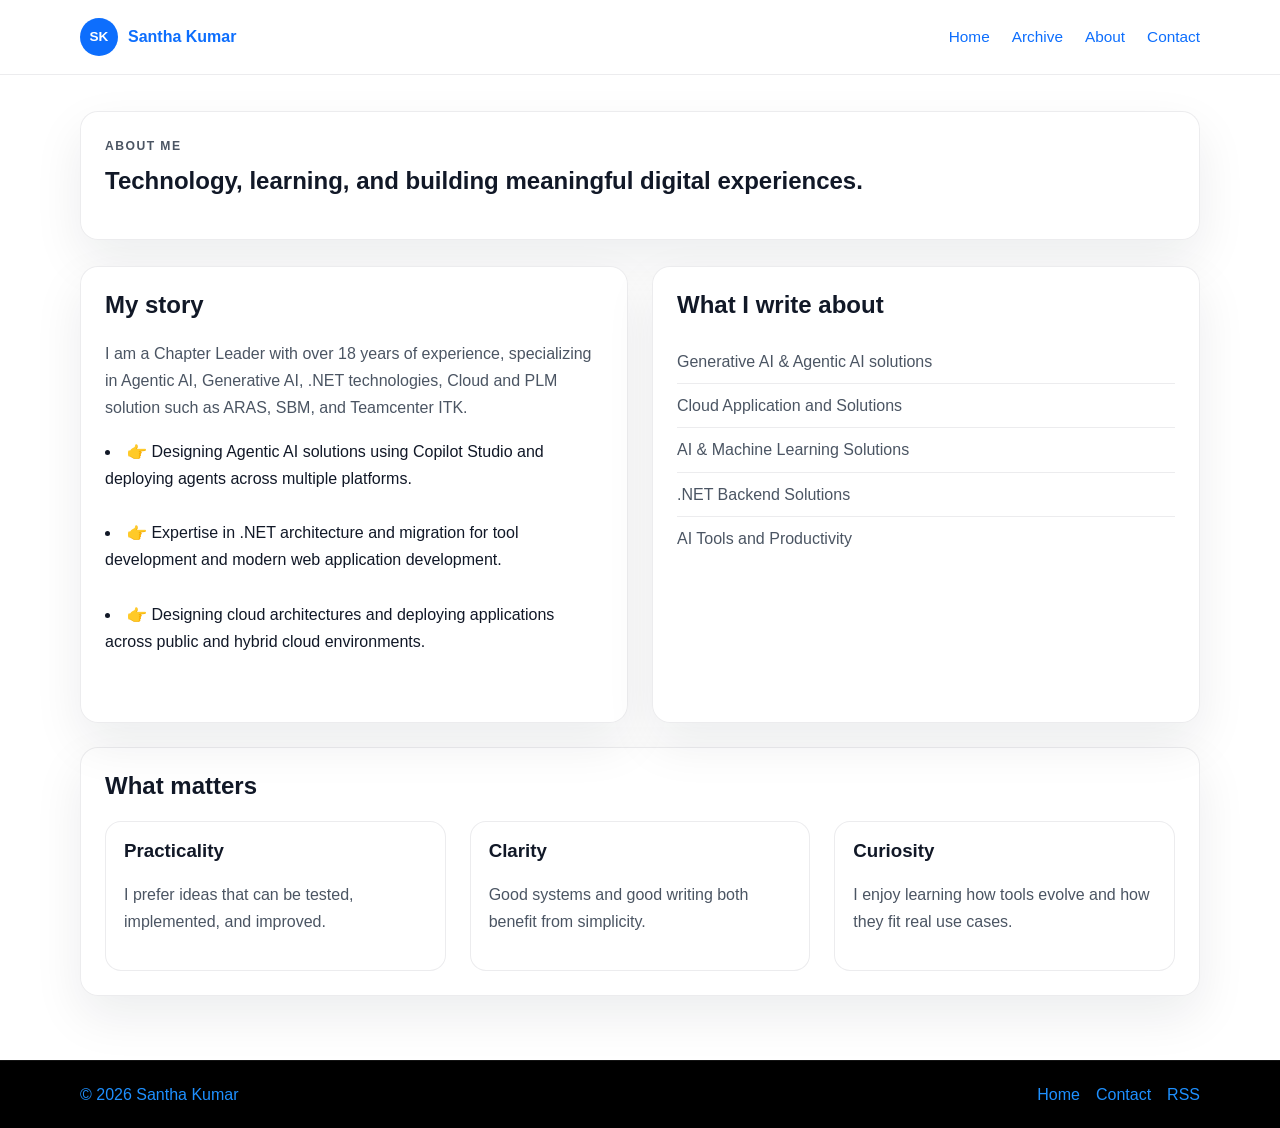
==== commit e26d3e0c: "Fix HTML formatting and structure in about.html" ====
--- a/about.html
+++ b/about.html
@@ -45,9 +45,9 @@
            I am a Chapter Leader with over 18 years of experience, specializing in Agentic AI, Generative AI, .NET technologies, Cloud and PLM solution such as ARAS, SBM, and Teamcenter ITK.
           </p>
           <p>
-            👉 Designing Agentic AI solutions using Copilot Studio and deploying agents across multiple platforms.
-            👉 Expertise in .NET architecture and migration for tool development and modern web application development.
-            👉 Designing cloud architectures and deploying applications across public and hybrid cloud environments.
+            <li>👉 Designing Agentic AI solutions using Copilot Studio and deploying agents across multiple platforms.</li></br>
+            <li>👉 Expertise in .NET architecture and migration for tool development and modern web application development.</li></br>
+            <li>👉 Designing cloud architectures and deploying applications across public and hybrid cloud environments.</li></br>  
           </p>
         </div>
 
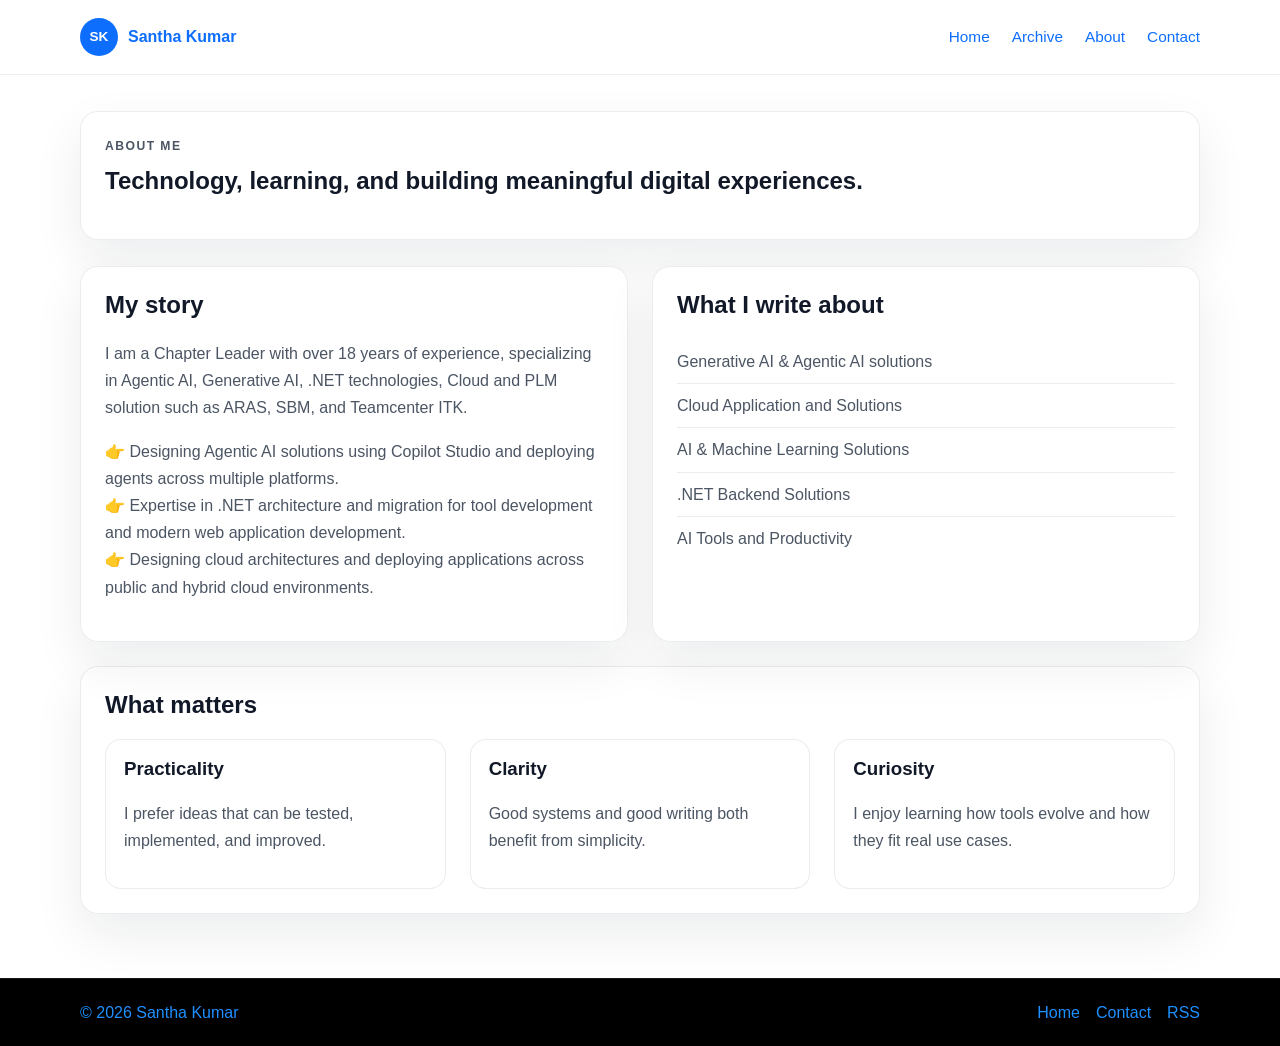
==== commit 91b64b30: "Update about.html" ====
--- a/about.html
+++ b/about.html
@@ -45,9 +45,9 @@
            I am a Chapter Leader with over 18 years of experience, specializing in Agentic AI, Generative AI, .NET technologies, Cloud and PLM solution such as ARAS, SBM, and Teamcenter ITK.
           </p>
           <p>
-            <li>👉 Designing Agentic AI solutions using Copilot Studio and deploying agents across multiple platforms.</li></br>
-            <li>👉 Expertise in .NET architecture and migration for tool development and modern web application development.</li></br>
-            <li>👉 Designing cloud architectures and deploying applications across public and hybrid cloud environments.</li></br>  
+            👉 Designing Agentic AI solutions using Copilot Studio and deploying agents across multiple platforms.</br>
+            👉 Expertise in .NET architecture and migration for tool development and modern web application development.</br>
+            👉 Designing cloud architectures and deploying applications across public and hybrid cloud environments.</br> 
           </p>
         </div>
 
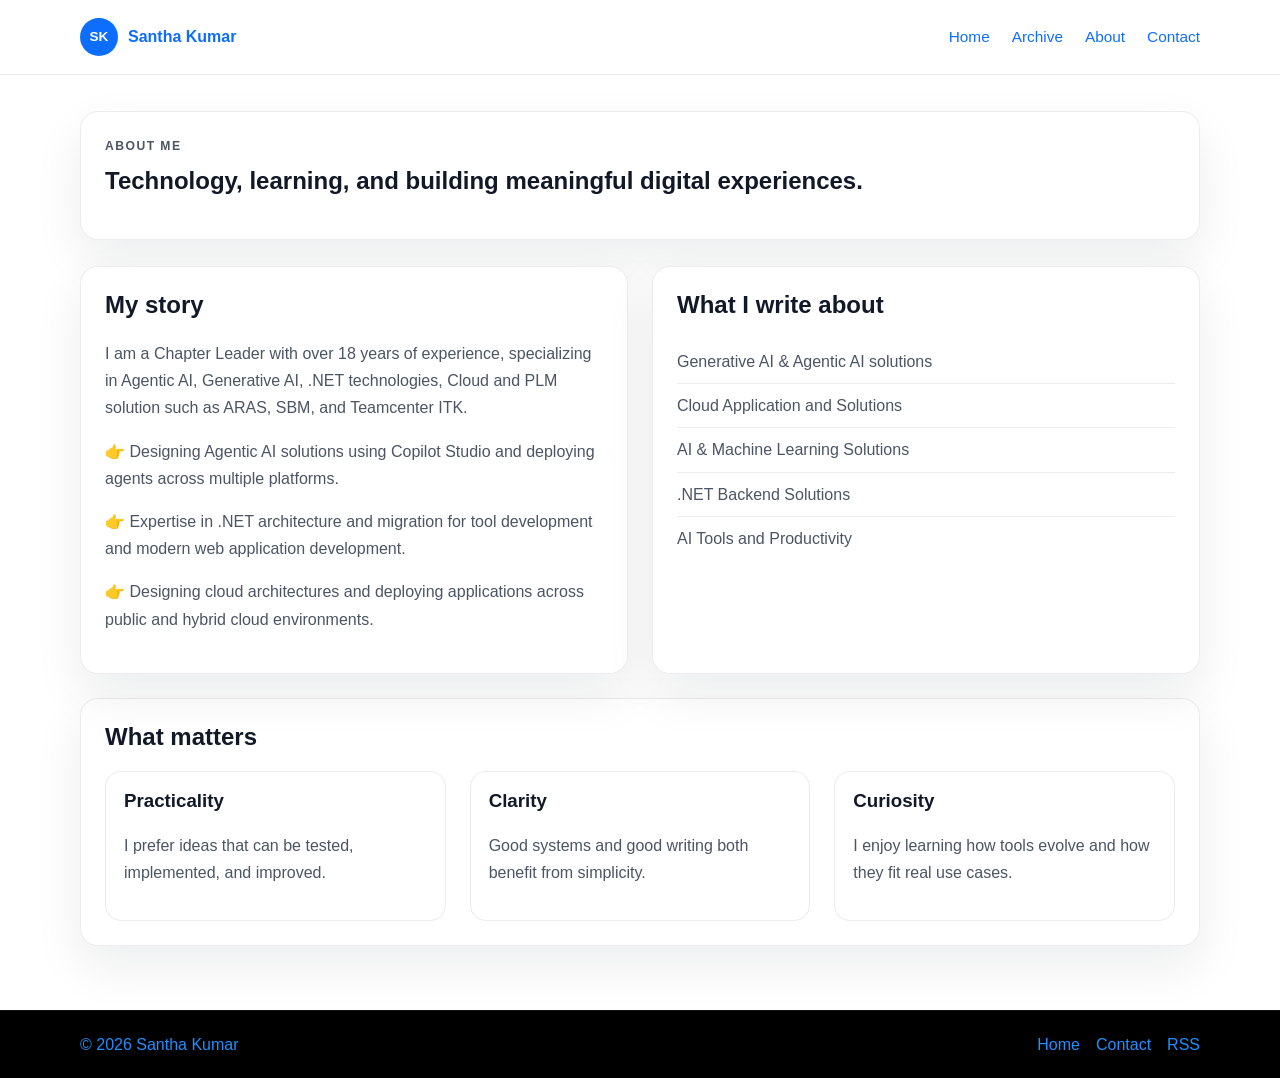
==== commit f401f6ec: "Fix HTML formatting and clean up code" ====
--- a/about.html
+++ b/about.html
@@ -44,11 +44,9 @@
           <p>
            I am a Chapter Leader with over 18 years of experience, specializing in Agentic AI, Generative AI, .NET technologies, Cloud and PLM solution such as ARAS, SBM, and Teamcenter ITK.
           </p>
-          <p>
-            👉 Designing Agentic AI solutions using Copilot Studio and deploying agents across multiple platforms.</br>
-            👉 Expertise in .NET architecture and migration for tool development and modern web application development.</br>
-            👉 Designing cloud architectures and deploying applications across public and hybrid cloud environments.</br> 
-          </p>
+          <p>👉 Designing Agentic AI solutions using Copilot Studio and deploying agents across multiple platforms.</p>
+          <p>👉 Expertise in .NET architecture and migration for tool development and modern web application development.</p>
+          <p>👉 Designing cloud architectures and deploying applications across public and hybrid cloud environments.</p>
         </div>
 
         <div class="card">
